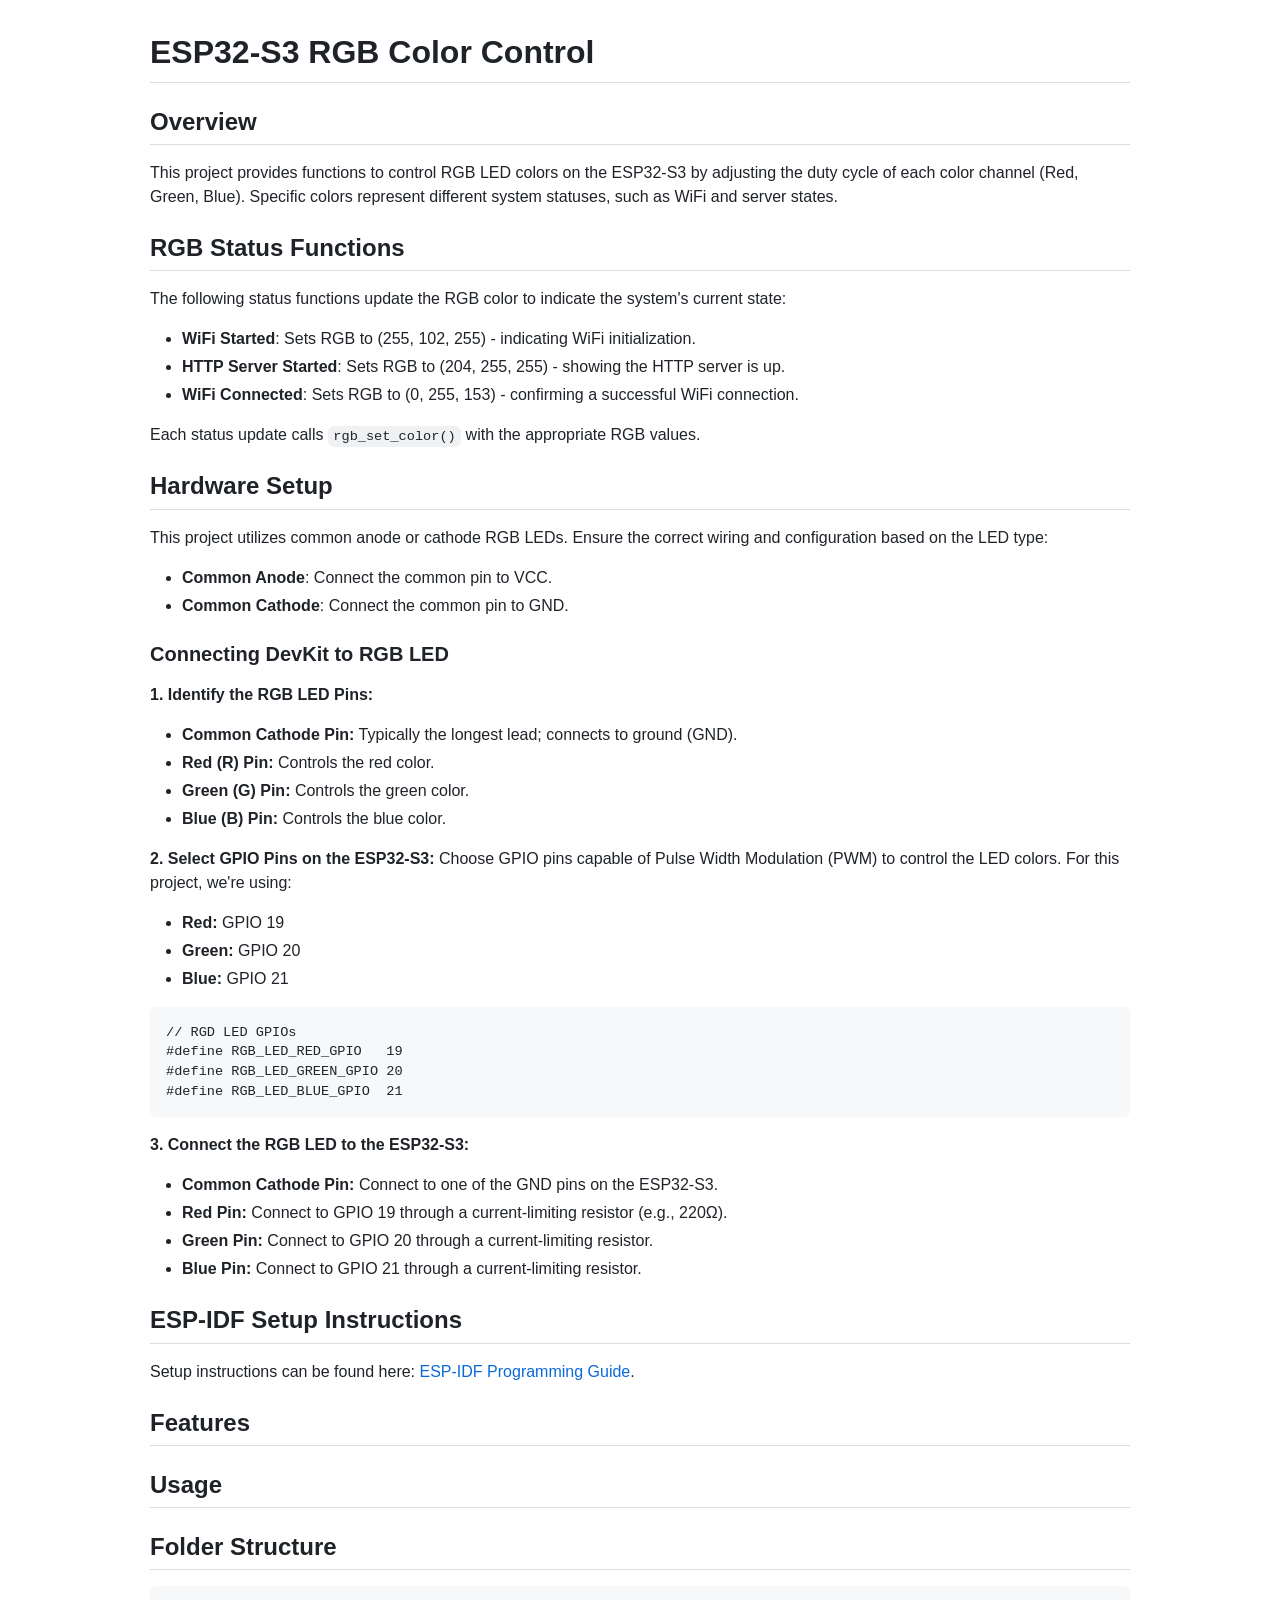
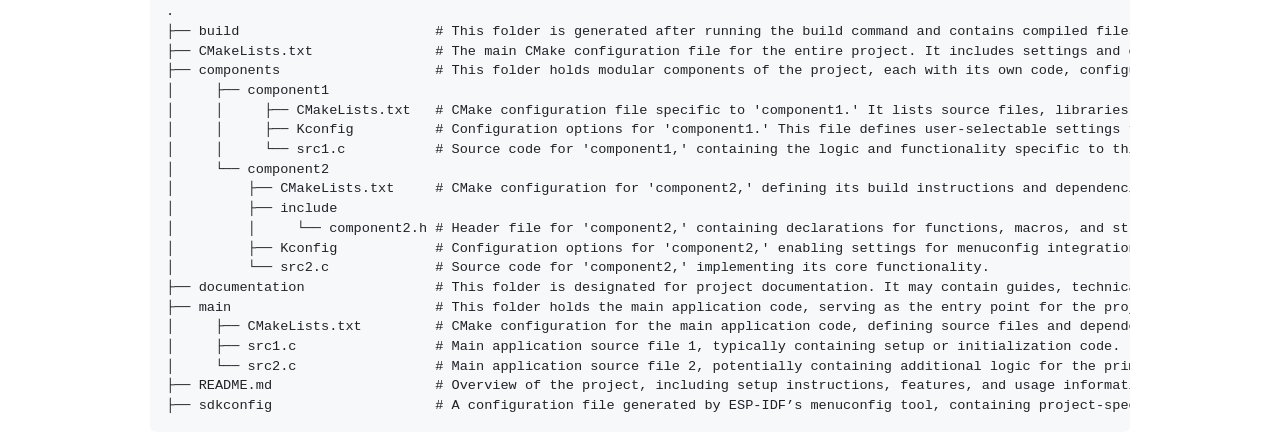
==== README.html @ 6b741048 "initial commit" ====
<!DOCTYPE html><html><head><meta charset="utf-8"><meta name="viewport" content="width=device-width, initial-scale=1"><style>@font-face {
  font-family: octicons-link;
  src: url([data-uri]) format('woff');
}

@media (prefers-color-scheme: dark) {
  body,
  [data-theme="dark"] {
    /*dark*/
    color-scheme: dark;
    --color-prettylights-syntax-comment: #8b949e;
    --color-prettylights-syntax-constant: #79c0ff;
    --color-prettylights-syntax-entity: #d2a8ff;
    --color-prettylights-syntax-storage-modifier-import: #c9d1d9;
    --color-prettylights-syntax-entity-tag: #7ee787;
    --color-prettylights-syntax-keyword: #ff7b72;
    --color-prettylights-syntax-string: #a5d6ff;
    --color-prettylights-syntax-variable: #ffa657;
    --color-prettylights-syntax-brackethighlighter-unmatched: #f85149;
    --color-prettylights-syntax-invalid-illegal-text: #f0f6fc;
    --color-prettylights-syntax-invalid-illegal-bg: #8e1519;
    --color-prettylights-syntax-carriage-return-text: #f0f6fc;
    --color-prettylights-syntax-carriage-return-bg: #b62324;
    --color-prettylights-syntax-string-regexp: #7ee787;
    --color-prettylights-syntax-markup-list: #f2cc60;
    --color-prettylights-syntax-markup-heading: #1f6feb;
    --color-prettylights-syntax-markup-italic: #c9d1d9;
    --color-prettylights-syntax-markup-bold: #c9d1d9;
    --color-prettylights-syntax-markup-deleted-text: #ffdcd7;
    --color-prettylights-syntax-markup-deleted-bg: #67060c;
    --color-prettylights-syntax-markup-inserted-text: #aff5b4;
    --color-prettylights-syntax-markup-inserted-bg: #033a16;
    --color-prettylights-syntax-markup-changed-text: #ffdfb6;
    --color-prettylights-syntax-markup-changed-bg: #5a1e02;
    --color-prettylights-syntax-markup-ignored-text: #c9d1d9;
    --color-prettylights-syntax-markup-ignored-bg: #1158c7;
    --color-prettylights-syntax-meta-diff-range: #d2a8ff;
    --color-prettylights-syntax-brackethighlighter-angle: #8b949e;
    --color-prettylights-syntax-sublimelinter-gutter-mark: #484f58;
    --color-prettylights-syntax-constant-other-reference-link: #a5d6ff;
    --color-fg-default: #e6edf3;
    --color-fg-muted: #848d97;
    --color-fg-subtle: #6e7681;
    --color-canvas-default: #0d1117;
    --color-canvas-subtle: #161b22;
    --color-border-default: #30363d;
    --color-border-muted: #21262d;
    --color-neutral-muted: rgba(110,118,129,0.4);
    --color-accent-fg: #2f81f7;
    --color-accent-emphasis: #1f6feb;
    --color-success-fg: #3fb950;
    --color-success-emphasis: #238636;
    --color-attention-fg: #d29922;
    --color-attention-emphasis: #9e6a03;
    --color-attention-subtle: rgba(187,128,9,0.15);
    --color-danger-fg: #f85149;
    --color-danger-emphasis: #da3633;
    --color-done-fg: #a371f7;
    --color-done-emphasis: #8957e5;
  }
}

@media (prefers-color-scheme: light) {
  body,
  [data-theme="light"] {
    /*light*/
    color-scheme: light;
    --color-prettylights-syntax-comment: #57606a;
    --color-prettylights-syntax-constant: #0550ae;
    --color-prettylights-syntax-entity: #6639ba;
    --color-prettylights-syntax-storage-modifier-import: #24292f;
    --color-prettylights-syntax-entity-tag: #116329;
    --color-prettylights-syntax-keyword: #cf222e;
    --color-prettylights-syntax-string: #0a3069;
    --color-prettylights-syntax-variable: #953800;
    --color-prettylights-syntax-brackethighlighter-unmatched: #82071e;
    --color-prettylights-syntax-invalid-illegal-text: #f6f8fa;
    --color-prettylights-syntax-invalid-illegal-bg: #82071e;
    --color-prettylights-syntax-carriage-return-text: #f6f8fa;
    --color-prettylights-syntax-carriage-return-bg: #cf222e;
    --color-prettylights-syntax-string-regexp: #116329;
    --color-prettylights-syntax-markup-list: #3b2300;
    --color-prettylights-syntax-markup-heading: #0550ae;
    --color-prettylights-syntax-markup-italic: #24292f;
    --color-prettylights-syntax-markup-bold: #24292f;
    --color-prettylights-syntax-markup-deleted-text: #82071e;
    --color-prettylights-syntax-markup-deleted-bg: #ffebe9;
    --color-prettylights-syntax-markup-inserted-text: #116329;
    --color-prettylights-syntax-markup-inserted-bg: #dafbe1;
    --color-prettylights-syntax-markup-changed-text: #953800;
    --color-prettylights-syntax-markup-changed-bg: #ffd8b5;
    --color-prettylights-syntax-markup-ignored-text: #eaeef2;
    --color-prettylights-syntax-markup-ignored-bg: #0550ae;
    --color-prettylights-syntax-meta-diff-range: #8250df;
    --color-prettylights-syntax-brackethighlighter-angle: #57606a;
    --color-prettylights-syntax-sublimelinter-gutter-mark: #8c959f;
    --color-prettylights-syntax-constant-other-reference-link: #0a3069;
    --color-fg-default: #1F2328;
    --color-fg-muted: #656d76;
    --color-fg-subtle: #6e7781;
    --color-canvas-default: #ffffff;
    --color-canvas-subtle: #f6f8fa;
    --color-border-default: #d0d7de;
    --color-border-muted: hsla(210,18%,87%,1);
    --color-neutral-muted: rgba(175,184,193,0.2);
    --color-accent-fg: #0969da;
    --color-accent-emphasis: #0969da;
    --color-success-fg: #1a7f37;
    --color-success-emphasis: #1f883d;
    --color-attention-fg: #9a6700;
    --color-attention-emphasis: #9a6700;
    --color-attention-subtle: #fff8c5;
    --color-danger-fg: #d1242f;
    --color-danger-emphasis: #cf222e;
    --color-done-fg: #8250df;
    --color-done-emphasis: #8250df;
  }
}

body {
    width: 980px;
    margin-right: auto;
    margin-left: auto;
    background-color: var(--color-canvas-default);
}

.markdown-body .octicon-link:before {
  font: normal normal normal 16px/1 octicons-link;
  display: inline-block;
  text-decoration: none;
  text-rendering: auto;
  -webkit-font-smoothing: antialiased;
  -moz-osx-font-smoothing: grayscale;
  -webkit-user-select: none;
  -moz-user-select: none;
  -ms-user-select: none;
  user-select: none;
  content: '\f05c';
  vertical-align: middle;
}

.markdown-body {
  -ms-text-size-adjust: 100%;
  -webkit-text-size-adjust: 100%;
  margin: 0;
  color: var(--color-fg-default);
  background-color: var(--color-canvas-default);
  font-family: -apple-system,BlinkMacSystemFont,"Segoe UI","Noto Sans",Helvetica,Arial,sans-serif,"Apple Color Emoji","Segoe UI Emoji";
  font-size: 16px;
  line-height: 1.5;
  word-wrap: break-word;
}

.markdown-body .octicon {
  display: inline-block;
  fill: currentColor;
  vertical-align: text-bottom;
}

.markdown-body h1:hover .anchor .octicon-link:before,
.markdown-body h2:hover .anchor .octicon-link:before,
.markdown-body h3:hover .anchor .octicon-link:before,
.markdown-body h4:hover .anchor .octicon-link:before,
.markdown-body h5:hover .anchor .octicon-link:before,
.markdown-body h6:hover .anchor .octicon-link:before {
  width: 16px;
  height: 16px;
  content: ' ';
  display: inline-block;
  background-color: currentColor;
  -webkit-mask-image: url("data:image/svg+xml,<svg xmlns='http://www.w3.org/2000/svg' viewBox='0 0 16 16' version='1.1' aria-hidden='true'><path fill-rule='evenodd' d='M7.775 3.275a.75.75 0 001.06 1.06l1.25-1.25a2 2 0 112.83 2.83l-2.5 2.5a2 2 0 01-2.83 0 .75.75 0 00-1.06 1.06 3.5 3.5 0 004.95 0l2.5-2.5a3.5 3.5 0 00-4.95-4.95l-1.25 1.25zm-4.69 9.64a2 2 0 010-2.83l2.5-2.5a2 2 0 012.83 0 .75.75 0 001.06-1.06 3.5 3.5 0 00-4.95 0l-2.5 2.5a3.5 3.5 0 004.95 4.95l1.25-1.25a.75.75 0 00-1.06-1.06l-1.25 1.25a2 2 0 01-2.83 0z'></path></svg>");
  mask-image: url("data:image/svg+xml,<svg xmlns='http://www.w3.org/2000/svg' viewBox='0 0 16 16' version='1.1' aria-hidden='true'><path fill-rule='evenodd' d='M7.775 3.275a.75.75 0 001.06 1.06l1.25-1.25a2 2 0 112.83 2.83l-2.5 2.5a2 2 0 01-2.83 0 .75.75 0 00-1.06 1.06 3.5 3.5 0 004.95 0l2.5-2.5a3.5 3.5 0 00-4.95-4.95l-1.25 1.25zm-4.69 9.64a2 2 0 010-2.83l2.5-2.5a2 2 0 012.83 0 .75.75 0 001.06-1.06 3.5 3.5 0 00-4.95 0l-2.5 2.5a3.5 3.5 0 004.95 4.95l1.25-1.25a.75.75 0 00-1.06-1.06l-1.25 1.25a2 2 0 01-2.83 0z'></path></svg>");
}

.markdown-body details,
.markdown-body figcaption,
.markdown-body figure {
  display: block;
}

.markdown-body summary {
  display: list-item;
}

.markdown-body [hidden] {
  display: none !important;
}

.markdown-body a {
  background-color: transparent;
  color: var(--color-accent-fg);
  text-decoration: none;
}

.markdown-body abbr[title] {
  border-bottom: none;
  -webkit-text-decoration: underline dotted;
  text-decoration: underline dotted;
}

.markdown-body b,
.markdown-body strong {
  font-weight: var(--base-text-weight-semibold, 600);
}

.markdown-body dfn {
  font-style: italic;
}

.markdown-body h1 {
  margin: .67em 0;
  font-weight: var(--base-text-weight-semibold, 600);
  padding-bottom: .3em;
  font-size: 2em;
  border-bottom: 1px solid var(--color-border-muted);
}

.markdown-body mark {
  background-color: var(--color-attention-subtle);
  color: var(--color-fg-default);
}

.markdown-body small {
  font-size: 90%;
}

.markdown-body sub,
.markdown-body sup {
  font-size: 75%;
  line-height: 0;
  position: relative;
  vertical-align: baseline;
}

.markdown-body sub {
  bottom: -0.25em;
}

.markdown-body sup {
  top: -0.5em;
}

.markdown-body img {
  border-style: none;
  max-width: 100%;
  box-sizing: content-box;
  background-color: var(--color-canvas-default);
}

.markdown-body code,
.markdown-body kbd,
.markdown-body pre,
.markdown-body samp {
  font-family: monospace;
  font-size: 1em;
}

.markdown-body figure {
  margin: 1em 40px;
}

.markdown-body hr {
  box-sizing: content-box;
  overflow: hidden;
  background: transparent;
  border-bottom: 1px solid var(--color-border-muted);
  height: .25em;
  padding: 0;
  margin: 24px 0;
  background-color: var(--color-border-default);
  border: 0;
}

.markdown-body input {
  font: inherit;
  margin: 0;
  overflow: visible;
  font-family: inherit;
  font-size: inherit;
  line-height: inherit;
}

.markdown-body [type=button],
.markdown-body [type=reset],
.markdown-body [type=submit] {
  -webkit-appearance: button;
  appearance: button;
}

.markdown-body [type=checkbox],
.markdown-body [type=radio] {
  box-sizing: border-box;
  padding: 0;
}

.markdown-body [type=number]::-webkit-inner-spin-button,
.markdown-body [type=number]::-webkit-outer-spin-button {
  height: auto;
}

.markdown-body [type=search]::-webkit-search-cancel-button,
.markdown-body [type=search]::-webkit-search-decoration {
  -webkit-appearance: none;
  appearance: none;
}

.markdown-body ::-webkit-input-placeholder {
  color: inherit;
  opacity: .54;
}

.markdown-body ::-webkit-file-upload-button {
  -webkit-appearance: button;
  appearance: button;
  font: inherit;
}

.markdown-body a:hover {
  text-decoration: underline;
}

.markdown-body ::placeholder {
  color: var(--color-fg-subtle);
  opacity: 1;
}

.markdown-body hr::before {
  display: table;
  content: "";
}

.markdown-body hr::after {
  display: table;
  clear: both;
  content: "";
}

.markdown-body table {
  border-spacing: 0;
  border-collapse: collapse;
  display: block;
  width: max-content;
  max-width: 100%;
  overflow: auto;
}

.markdown-body td,
.markdown-body th {
  padding: 0;
}

.markdown-body details summary {
  cursor: pointer;
}

.markdown-body details:not([open])>*:not(summary) {
  display: none !important;
}

.markdown-body a:focus,
.markdown-body [role=button]:focus,
.markdown-body input[type=radio]:focus,
.markdown-body input[type=checkbox]:focus {
  outline: 2px solid var(--color-accent-fg);
  outline-offset: -2px;
  box-shadow: none;
}

.markdown-body a:focus:not(:focus-visible),
.markdown-body [role=button]:focus:not(:focus-visible),
.markdown-body input[type=radio]:focus:not(:focus-visible),
.markdown-body input[type=checkbox]:focus:not(:focus-visible) {
  outline: solid 1px transparent;
}

.markdown-body a:focus-visible,
.markdown-body [role=button]:focus-visible,
.markdown-body input[type=radio]:focus-visible,
.markdown-body input[type=checkbox]:focus-visible {
  outline: 2px solid var(--color-accent-fg);
  outline-offset: -2px;
  box-shadow: none;
}

.markdown-body a:not([class]):focus,
.markdown-body a:not([class]):focus-visible,
.markdown-body input[type=radio]:focus,
.markdown-body input[type=radio]:focus-visible,
.markdown-body input[type=checkbox]:focus,
.markdown-body input[type=checkbox]:focus-visible {
  outline-offset: 0;
}

.markdown-body kbd {
  display: inline-block;
  padding: 3px 5px;
  font: 11px ui-monospace,SFMono-Regular,SF Mono,Menlo,Consolas,Liberation Mono,monospace;
  line-height: 10px;
  color: var(--color-fg-default);
  vertical-align: middle;
  background-color: var(--color-canvas-subtle);
  border: solid 1px var(--color-neutral-muted);
  border-bottom-color: var(--color-neutral-muted);
  border-radius: 6px;
  box-shadow: inset 0 -1px 0 var(--color-neutral-muted);
}

.markdown-body h1,
.markdown-body h2,
.markdown-body h3,
.markdown-body h4,
.markdown-body h5,
.markdown-body h6 {
  margin-top: 24px;
  margin-bottom: 16px;
  font-weight: var(--base-text-weight-semibold, 600);
  line-height: 1.25;
}

.markdown-body h2 {
  font-weight: var(--base-text-weight-semibold, 600);
  padding-bottom: .3em;
  font-size: 1.5em;
  border-bottom: 1px solid var(--color-border-muted);
}

.markdown-body h3 {
  font-weight: var(--base-text-weight-semibold, 600);
  font-size: 1.25em;
}

.markdown-body h4 {
  font-weight: var(--base-text-weight-semibold, 600);
  font-size: 1em;
}

.markdown-body h5 {
  font-weight: var(--base-text-weight-semibold, 600);
  font-size: .875em;
}

.markdown-body h6 {
  font-weight: var(--base-text-weight-semibold, 600);
  font-size: .85em;
  color: var(--color-fg-muted);
}

.markdown-body p {
  margin-top: 0;
  margin-bottom: 10px;
}

.markdown-body blockquote {
  margin: 0;
  padding: 0 1em;
  color: var(--color-fg-muted);
  border-left: .25em solid var(--color-border-default);
}

.markdown-body ul,
.markdown-body ol {
  margin-top: 0;
  margin-bottom: 0;
  padding-left: 2em;
}

.markdown-body ol ol,
.markdown-body ul ol {
  list-style-type: lower-roman;
}

.markdown-body ul ul ol,
.markdown-body ul ol ol,
.markdown-body ol ul ol,
.markdown-body ol ol ol {
  list-style-type: lower-alpha;
}

.markdown-body dd {
  margin-left: 0;
}

.markdown-body tt,
.markdown-body code,
.markdown-body samp {
  font-family: ui-monospace,SFMono-Regular,SF Mono,Menlo,Consolas,Liberation Mono,monospace;
  font-size: 12px;
}

.markdown-body pre {
  margin-top: 0;
  margin-bottom: 0;
  font-family: ui-monospace,SFMono-Regular,SF Mono,Menlo,Consolas,Liberation Mono,monospace;
  font-size: 12px;
  word-wrap: normal;
}

.markdown-body .octicon {
  display: inline-block;
  overflow: visible !important;
  vertical-align: text-bottom;
  fill: currentColor;
}

.markdown-body input::-webkit-outer-spin-button,
.markdown-body input::-webkit-inner-spin-button {
  margin: 0;
  -webkit-appearance: none;
  appearance: none;
}

.markdown-body .mr-2 {
  margin-right: var(--base-size-8, 8px) !important;
}

.markdown-body::before {
  display: table;
  content: "";
}

.markdown-body::after {
  display: table;
  clear: both;
  content: "";
}

.markdown-body>*:first-child {
  margin-top: 0 !important;
}

.markdown-body>*:last-child {
  margin-bottom: 0 !important;
}

.markdown-body a:not([href]) {
  color: inherit;
  text-decoration: none;
}

.markdown-body .absent {
  color: var(--color-danger-fg);
}

.markdown-body .anchor {
  float: left;
  padding-right: 4px;
  margin-left: -20px;
  line-height: 1;
}

.markdown-body .anchor:focus {
  outline: none;
}

.markdown-body p,
.markdown-body blockquote,
.markdown-body ul,
.markdown-body ol,
.markdown-body dl,
.markdown-body table,
.markdown-body pre,
.markdown-body details {
  margin-top: 0;
  margin-bottom: 16px;
}

.markdown-body blockquote>:first-child {
  margin-top: 0;
}

.markdown-body blockquote>:last-child {
  margin-bottom: 0;
}

.markdown-body h1 .octicon-link,
.markdown-body h2 .octicon-link,
.markdown-body h3 .octicon-link,
.markdown-body h4 .octicon-link,
.markdown-body h5 .octicon-link,
.markdown-body h6 .octicon-link {
  color: var(--color-fg-default);
  vertical-align: middle;
  visibility: hidden;
}

.markdown-body h1:hover .anchor,
.markdown-body h2:hover .anchor,
.markdown-body h3:hover .anchor,
.markdown-body h4:hover .anchor,
.markdown-body h5:hover .anchor,
.markdown-body h6:hover .anchor {
  text-decoration: none;
}

.markdown-body h1:hover .anchor .octicon-link,
.markdown-body h2:hover .anchor .octicon-link,
.markdown-body h3:hover .anchor .octicon-link,
.markdown-body h4:hover .anchor .octicon-link,
.markdown-body h5:hover .anchor .octicon-link,
.markdown-body h6:hover .anchor .octicon-link {
  visibility: visible;
}

.markdown-body h1 tt,
.markdown-body h1 code,
.markdown-body h2 tt,
.markdown-body h2 code,
.markdown-body h3 tt,
.markdown-body h3 code,
.markdown-body h4 tt,
.markdown-body h4 code,
.markdown-body h5 tt,
.markdown-body h5 code,
.markdown-body h6 tt,
.markdown-body h6 code {
  padding: 0 .2em;
  font-size: inherit;
}

.markdown-body summary h1,
.markdown-body summary h2,
.markdown-body summary h3,
.markdown-body summary h4,
.markdown-body summary h5,
.markdown-body summary h6 {
  display: inline-block;
}

.markdown-body summary h1 .anchor,
.markdown-body summary h2 .anchor,
.markdown-body summary h3 .anchor,
.markdown-body summary h4 .anchor,
.markdown-body summary h5 .anchor,
.markdown-body summary h6 .anchor {
  margin-left: -40px;
}

.markdown-body summary h1,
.markdown-body summary h2 {
  padding-bottom: 0;
  border-bottom: 0;
}

.markdown-body ul.no-list,
.markdown-body ol.no-list {
  padding: 0;
  list-style-type: none;
}

.markdown-body ol[type="a s"] {
  list-style-type: lower-alpha;
}

.markdown-body ol[type="A s"] {
  list-style-type: upper-alpha;
}

.markdown-body ol[type="i s"] {
  list-style-type: lower-roman;
}

.markdown-body ol[type="I s"] {
  list-style-type: upper-roman;
}

.markdown-body ol[type="1"] {
  list-style-type: decimal;
}

.markdown-body div>ol:not([type]) {
  list-style-type: decimal;
}

.markdown-body ul ul,
.markdown-body ul ol,
.markdown-body ol ol,
.markdown-body ol ul {
  margin-top: 0;
  margin-bottom: 0;
}

.markdown-body li>p {
  margin-top: 16px;
}

.markdown-body li+li {
  margin-top: .25em;
}

.markdown-body dl {
  padding: 0;
}

.markdown-body dl dt {
  padding: 0;
  margin-top: 16px;
  font-size: 1em;
  font-style: italic;
  font-weight: var(--base-text-weight-semibold, 600);
}

.markdown-body dl dd {
  padding: 0 16px;
  margin-bottom: 16px;
}

.markdown-body table th {
  font-weight: var(--base-text-weight-semibold, 600);
}

.markdown-body table th,
.markdown-body table td {
  padding: 6px 13px;
  border: 1px solid var(--color-border-default);
}

.markdown-body table td>:last-child {
  margin-bottom: 0;
}

.markdown-body table tr {
  background-color: var(--color-canvas-default);
  border-top: 1px solid var(--color-border-muted);
}

.markdown-body table tr:nth-child(2n) {
  background-color: var(--color-canvas-subtle);
}

.markdown-body table img {
  background-color: transparent;
}

.markdown-body img[align=right] {
  padding-left: 20px;
}

.markdown-body img[align=left] {
  padding-right: 20px;
}

.markdown-body .emoji {
  max-width: none;
  vertical-align: text-top;
  background-color: transparent;
}

.markdown-body span.frame {
  display: block;
  overflow: hidden;
}

.markdown-body span.frame>span {
  display: block;
  float: left;
  width: auto;
  padding: 7px;
  margin: 13px 0 0;
  overflow: hidden;
  border: 1px solid var(--color-border-default);
}

.markdown-body span.frame span img {
  display: block;
  float: left;
}

.markdown-body span.frame span span {
  display: block;
  padding: 5px 0 0;
  clear: both;
  color: var(--color-fg-default);
}

.markdown-body span.align-center {
  display: block;
  overflow: hidden;
  clear: both;
}

.markdown-body span.align-center>span {
  display: block;
  margin: 13px auto 0;
  overflow: hidden;
  text-align: center;
}

.markdown-body span.align-center span img {
  margin: 0 auto;
  text-align: center;
}

.markdown-body span.align-right {
  display: block;
  overflow: hidden;
  clear: both;
}

.markdown-body span.align-right>span {
  display: block;
  margin: 13px 0 0;
  overflow: hidden;
  text-align: right;
}

.markdown-body span.align-right span img {
  margin: 0;
  text-align: right;
}

.markdown-body span.float-left {
  display: block;
  float: left;
  margin-right: 13px;
  overflow: hidden;
}

.markdown-body span.float-left span {
  margin: 13px 0 0;
}

.markdown-body span.float-right {
  display: block;
  float: right;
  margin-left: 13px;
  overflow: hidden;
}

.markdown-body span.float-right>span {
  display: block;
  margin: 13px auto 0;
  overflow: hidden;
  text-align: right;
}

.markdown-body code,
.markdown-body tt {
  padding: .2em .4em;
  margin: 0;
  font-size: 85%;
  white-space: break-spaces;
  background-color: var(--color-neutral-muted);
  border-radius: 6px;
}

.markdown-body code br,
.markdown-body tt br {
  display: none;
}

.markdown-body del code {
  text-decoration: inherit;
}

.markdown-body samp {
  font-size: 85%;
}

.markdown-body pre code {
  font-size: 100%;
}

.markdown-body pre>code {
  padding: 0;
  margin: 0;
  word-break: normal;
  white-space: pre;
  background: transparent;
  border: 0;
}

.markdown-body .highlight {
  margin-bottom: 16px;
}

.markdown-body .highlight pre {
  margin-bottom: 0;
  word-break: normal;
}

.markdown-body .highlight pre,
.markdown-body pre {
  padding: 16px;
  overflow: auto;
  font-size: 85%;
  line-height: 1.45;
  color: var(--color-fg-default);
  background-color: var(--color-canvas-subtle);
  border-radius: 6px;
}

.markdown-body pre code,
.markdown-body pre tt {
  display: inline;
  max-width: auto;
  padding: 0;
  margin: 0;
  overflow: visible;
  line-height: inherit;
  word-wrap: normal;
  background-color: transparent;
  border: 0;
}

.markdown-body .csv-data td,
.markdown-body .csv-data th {
  padding: 5px;
  overflow: hidden;
  font-size: 12px;
  line-height: 1;
  text-align: left;
  white-space: nowrap;
}

.markdown-body .csv-data .blob-num {
  padding: 10px 8px 9px;
  text-align: right;
  background: var(--color-canvas-default);
  border: 0;
}

.markdown-body .csv-data tr {
  border-top: 0;
}

.markdown-body .csv-data th {
  font-weight: var(--base-text-weight-semibold, 600);
  background: var(--color-canvas-subtle);
  border-top: 0;
}

.markdown-body [data-footnote-ref]::before {
  content: "[";
}

.markdown-body [data-footnote-ref]::after {
  content: "]";
}

.markdown-body .footnotes {
  font-size: 12px;
  color: var(--color-fg-muted);
  border-top: 1px solid var(--color-border-default);
}

.markdown-body .footnotes ol {
  padding-left: 16px;
}

.markdown-body .footnotes ol ul {
  display: inline-block;
  padding-left: 16px;
  margin-top: 16px;
}

.markdown-body .footnotes li {
  position: relative;
}

.markdown-body .footnotes li:target::before {
  position: absolute;
  top: -8px;
  right: -8px;
  bottom: -8px;
  left: -24px;
  pointer-events: none;
  content: "";
  border: 2px solid var(--color-accent-emphasis);
  border-radius: 6px;
}

.markdown-body .footnotes li:target {
  color: var(--color-fg-default);
}

.markdown-body .footnotes .data-footnote-backref g-emoji {
  font-family: monospace;
}

.markdown-body .pl-c {
  color: var(--color-prettylights-syntax-comment);
}

.markdown-body .pl-c1,
.markdown-body .pl-s .pl-v {
  color: var(--color-prettylights-syntax-constant);
}

.markdown-body .pl-e,
.markdown-body .pl-en {
  color: var(--color-prettylights-syntax-entity);
}

.markdown-body .pl-smi,
.markdown-body .pl-s .pl-s1 {
  color: var(--color-prettylights-syntax-storage-modifier-import);
}

.markdown-body .pl-ent {
  color: var(--color-prettylights-syntax-entity-tag);
}

.markdown-body .pl-k {
  color: var(--color-prettylights-syntax-keyword);
}

.markdown-body .pl-s,
.markdown-body .pl-pds,
.markdown-body .pl-s .pl-pse .pl-s1,
.markdown-body .pl-sr,
.markdown-body .pl-sr .pl-cce,
.markdown-body .pl-sr .pl-sre,
.markdown-body .pl-sr .pl-sra {
  color: var(--color-prettylights-syntax-string);
}

.markdown-body .pl-v,
.markdown-body .pl-smw {
  color: var(--color-prettylights-syntax-variable);
}

.markdown-body .pl-bu {
  color: var(--color-prettylights-syntax-brackethighlighter-unmatched);
}

.markdown-body .pl-ii {
  color: var(--color-prettylights-syntax-invalid-illegal-text);
  background-color: var(--color-prettylights-syntax-invalid-illegal-bg);
}

.markdown-body .pl-c2 {
  color: var(--color-prettylights-syntax-carriage-return-text);
  background-color: var(--color-prettylights-syntax-carriage-return-bg);
}

.markdown-body .pl-sr .pl-cce {
  font-weight: bold;
  color: var(--color-prettylights-syntax-string-regexp);
}

.markdown-body .pl-ml {
  color: var(--color-prettylights-syntax-markup-list);
}

.markdown-body .pl-mh,
.markdown-body .pl-mh .pl-en,
.markdown-body .pl-ms {
  font-weight: bold;
  color: var(--color-prettylights-syntax-markup-heading);
}

.markdown-body .pl-mi {
  font-style: italic;
  color: var(--color-prettylights-syntax-markup-italic);
}

.markdown-body .pl-mb {
  font-weight: bold;
  color: var(--color-prettylights-syntax-markup-bold);
}

.markdown-body .pl-md {
  color: var(--color-prettylights-syntax-markup-deleted-text);
  background-color: var(--color-prettylights-syntax-markup-deleted-bg);
}

.markdown-body .pl-mi1 {
  color: var(--color-prettylights-syntax-markup-inserted-text);
  background-color: var(--color-prettylights-syntax-markup-inserted-bg);
}

.markdown-body .pl-mc {
  color: var(--color-prettylights-syntax-markup-changed-text);
  background-color: var(--color-prettylights-syntax-markup-changed-bg);
}

.markdown-body .pl-mi2 {
  color: var(--color-prettylights-syntax-markup-ignored-text);
  background-color: var(--color-prettylights-syntax-markup-ignored-bg);
}

.markdown-body .pl-mdr {
  font-weight: bold;
  color: var(--color-prettylights-syntax-meta-diff-range);
}

.markdown-body .pl-ba {
  color: var(--color-prettylights-syntax-brackethighlighter-angle);
}

.markdown-body .pl-sg {
  color: var(--color-prettylights-syntax-sublimelinter-gutter-mark);
}

.markdown-body .pl-corl {
  text-decoration: underline;
  color: var(--color-prettylights-syntax-constant-other-reference-link);
}

.markdown-body g-emoji {
  display: inline-block;
  min-width: 1ch;
  font-family: "Apple Color Emoji","Segoe UI Emoji","Segoe UI Symbol";
  font-size: 1em;
  font-style: normal !important;
  font-weight: var(--base-text-weight-normal, 400);
  line-height: 1;
  vertical-align: -0.075em;
}

.markdown-body g-emoji img {
  width: 1em;
  height: 1em;
}

.markdown-body .task-list-item {
  list-style-type: none;
}

.markdown-body .task-list-item label {
  font-weight: var(--base-text-weight-normal, 400);
}

.markdown-body .task-list-item.enabled label {
  cursor: pointer;
}

.markdown-body .task-list-item+.task-list-item {
  margin-top: 4px;
}

.markdown-body .task-list-item .handle {
  display: none;
}

.markdown-body .task-list-item-checkbox {
  margin: 0 .2em .25em -1.4em;
  vertical-align: middle;
}

.markdown-body .contains-task-list:dir(rtl) .task-list-item-checkbox {
  margin: 0 -1.6em .25em .2em;
}

.markdown-body .contains-task-list {
  position: relative;
}

.markdown-body .contains-task-list:hover .task-list-item-convert-container,
.markdown-body .contains-task-list:focus-within .task-list-item-convert-container {
  display: block;
  width: auto;
  height: 24px;
  overflow: visible;
  clip: auto;
}

.markdown-body ::-webkit-calendar-picker-indicator {
  filter: invert(50%);
}

.markdown-body .markdown-alert {
  padding: var(--base-size-8, 8px) var(--base-size-16, 16px);
  margin-bottom: 16px;
  color: inherit;
  border-left: .25em solid var(--color-border-default);
}

.markdown-body .markdown-alert>:first-child {
  margin-top: 0;
}

.markdown-body .markdown-alert>:last-child {
  margin-bottom: 0;
}

.markdown-body .markdown-alert .markdown-alert-title {
  display: flex;
  font-weight: var(--base-text-weight-medium, 500);
  align-items: center;
  line-height: 1;
}

.markdown-body .markdown-alert.markdown-alert-note {
  border-left-color: var(--color-accent-emphasis);
}

.markdown-body .markdown-alert.markdown-alert-note .markdown-alert-title {
  color: var(--color-accent-fg);
}

.markdown-body .markdown-alert.markdown-alert-important {
  border-left-color: var(--color-done-emphasis);
}

.markdown-body .markdown-alert.markdown-alert-important .markdown-alert-title {
  color: var(--color-done-fg);
}

.markdown-body .markdown-alert.markdown-alert-warning {
  border-left-color: var(--color-attention-emphasis);
}

.markdown-body .markdown-alert.markdown-alert-warning .markdown-alert-title {
  color: var(--color-attention-fg);
}

.markdown-body .markdown-alert.markdown-alert-tip {
  border-left-color: var(--color-success-emphasis);
}

.markdown-body .markdown-alert.markdown-alert-tip .markdown-alert-title {
  color: var(--color-success-fg);
}

.markdown-body .markdown-alert.markdown-alert-caution {
  border-left-color: var(--color-danger-emphasis);
}

.markdown-body .markdown-alert.markdown-alert-caution .markdown-alert-title {
  color: var(--color-danger-fg);
}
</style><title>README</title></head><body><article class="markdown-body"><div class="markdown-heading"><h1 class="heading-element">ESP32-S3 RGB Color Control</h1><a id="user-content-esp32-s3-rgb-color-control" class="anchor" aria-label="Permalink: ESP32-S3 RGB Color Control" href="#esp32-s3-rgb-color-control"><span aria-hidden="true" class="octicon octicon-link"></span></a></div>
<div class="markdown-heading"><h2 class="heading-element">Overview</h2><a id="user-content-overview" class="anchor" aria-label="Permalink: Overview" href="#overview"><span aria-hidden="true" class="octicon octicon-link"></span></a></div>
<p>This project provides functions to control RGB LED colors on the ESP32-S3 by adjusting the duty cycle of each color
channel (Red, Green, Blue). Specific colors represent different system statuses, such as WiFi and server states.</p>
<div class="markdown-heading"><h2 class="heading-element">RGB Status Functions</h2><a id="user-content-rgb-status-functions" class="anchor" aria-label="Permalink: RGB Status Functions" href="#rgb-status-functions"><span aria-hidden="true" class="octicon octicon-link"></span></a></div>
<p>The following status functions update the RGB color to indicate the system's current state:</p>
<ul>
<li>
<strong>WiFi Started</strong>: Sets RGB to (255, 102, 255) - indicating WiFi initialization.</li>
<li>
<strong>HTTP Server Started</strong>: Sets RGB to (204, 255, 255) - showing the HTTP server is up.</li>
<li>
<strong>WiFi Connected</strong>: Sets RGB to (0, 255, 153) - confirming a successful WiFi connection.</li>
</ul>
<p>Each status update calls <code>rgb_set_color()</code> with the appropriate RGB values.</p>
<div class="markdown-heading"><h2 class="heading-element">Hardware Setup</h2><a id="user-content-hardware-setup" class="anchor" aria-label="Permalink: Hardware Setup" href="#hardware-setup"><span aria-hidden="true" class="octicon octicon-link"></span></a></div>
<p>This project utilizes common anode or cathode RGB LEDs. Ensure the correct wiring and configuration based on the LED
type:</p>
<ul>
<li>
<strong>Common Anode</strong>: Connect the common pin to VCC.</li>
<li>
<strong>Common Cathode</strong>: Connect the common pin to GND.</li>
</ul>
<div class="markdown-heading"><h3 class="heading-element">Connecting DevKit to RGB LED</h3><a id="user-content-connecting-devkit-to-rgb-led" class="anchor" aria-label="Permalink: Connecting DevKit to RGB LED" href="#connecting-devkit-to-rgb-led"><span aria-hidden="true" class="octicon octicon-link"></span></a></div>
<p><strong>1. Identify the RGB LED Pins:</strong></p>
<ul>
<li>
<strong>Common Cathode Pin:</strong> Typically the longest lead; connects to ground (GND).</li>
<li>
<strong>Red (R) Pin:</strong> Controls the red color.</li>
<li>
<strong>Green (G) Pin:</strong> Controls the green color.</li>
<li>
<strong>Blue (B) Pin:</strong> Controls the blue color.</li>
</ul>
<p><strong>2. Select GPIO Pins on the ESP32-S3:</strong>
Choose GPIO pins capable of Pulse Width Modulation (PWM) to control the LED colors. For this project, we're using:</p>
<ul>
<li>
<strong>Red:</strong> GPIO 19</li>
<li>
<strong>Green:</strong> GPIO 20</li>
<li>
<strong>Blue:</strong> GPIO 21</li>
</ul>
<pre><code>// RGD LED GPIOs
#define RGB_LED_RED_GPIO   19
#define RGB_LED_GREEN_GPIO 20
#define RGB_LED_BLUE_GPIO  21
</code></pre>
<p><strong>3. Connect the RGB LED to the ESP32-S3:</strong></p>
<ul>
<li>
<strong>Common Cathode Pin:</strong> Connect to one of the GND pins on the ESP32-S3.</li>
<li>
<strong>Red Pin:</strong> Connect to GPIO 19 through a current-limiting resistor (e.g., 220Ω).</li>
<li>
<strong>Green Pin:</strong> Connect to GPIO 20 through a current-limiting resistor.</li>
<li>
<strong>Blue Pin:</strong> Connect to GPIO 21 through a current-limiting resistor.</li>
</ul>
<div class="markdown-heading"><h2 class="heading-element">ESP-IDF Setup Instructions</h2><a id="user-content-esp-idf-setup-instructions" class="anchor" aria-label="Permalink: ESP-IDF Setup Instructions" href="#esp-idf-setup-instructions"><span aria-hidden="true" class="octicon octicon-link"></span></a></div>
<p>Setup instructions can be found here: <a href="https://docs.espressif.com/projects/esp-idf/en/stable/esp32/get-started/index.html" rel="nofollow">ESP-IDF Programming Guide</a>.</p>
<div class="markdown-heading"><h2 class="heading-element">Features</h2><a id="user-content-features" class="anchor" aria-label="Permalink: Features" href="#features"><span aria-hidden="true" class="octicon octicon-link"></span></a></div>
<div class="markdown-heading"><h2 class="heading-element">Usage</h2><a id="user-content-usage" class="anchor" aria-label="Permalink: Usage" href="#usage"><span aria-hidden="true" class="octicon octicon-link"></span></a></div>
<div class="markdown-heading"><h2 class="heading-element">Folder Structure</h2><a id="user-content-folder-structure" class="anchor" aria-label="Permalink: Folder Structure" href="#folder-structure"><span aria-hidden="true" class="octicon octicon-link"></span></a></div>
<pre><code>.
├── build                        # This folder is generated after running the build command and contains compiled files, object files, and executable binaries. Typically, you won’t need to edit files here, as they are auto-generated by the build system.
├── CMakeLists.txt               # The main CMake configuration file for the entire project. It includes settings and configurations for building each component and the main application.
├── components                   # This folder holds modular components of the project, each with its own code, configuration, and dependencies.
│     ├── component1
│     │     ├── CMakeLists.txt   # CMake configuration file specific to 'component1.' It lists source files, libraries, and dependencies for building this component.
│     │     ├── Kconfig          # Configuration options for 'component1.' This file defines user-selectable settings that integrate with the ESP-IDF menuconfig system, allowing customization of component behavior.
│     │     └── src1.c           # Source code for 'component1,' containing the logic and functionality specific to this module.
│     └── component2
│         ├── CMakeLists.txt     # CMake configuration for 'component2,' defining its build instructions and dependencies.
│         ├── include
│         │     └── component2.h # Header file for 'component2,' containing declarations for functions, macros, and structures accessible from other parts of the project.
│         ├── Kconfig            # Configuration options for 'component2,' enabling settings for menuconfig integration.
│         └── src2.c             # Source code for 'component2,' implementing its core functionality.
├── documentation                # This folder is designated for project documentation. It may contain guides, technical specs, or API documentation to assist users in understanding and using the project.
├── main                         # This folder holds the main application code, serving as the entry point for the project.
│     ├── CMakeLists.txt         # CMake configuration for the main application code, defining source files and dependencies for the core functionality.
│     ├── src1.c                 # Main application source file 1, typically containing setup or initialization code.
│     └── src2.c                 # Main application source file 2, potentially containing additional logic for the primary application.
├── README.md                    # Overview of the project, including setup instructions, features, and usage information. It's often the first reference for new users.
├── sdkconfig                    # A configuration file generated by ESP-IDF’s menuconfig tool, containing project-specific settings like pin configurations and component options.
</code></pre>
</article></body></html>
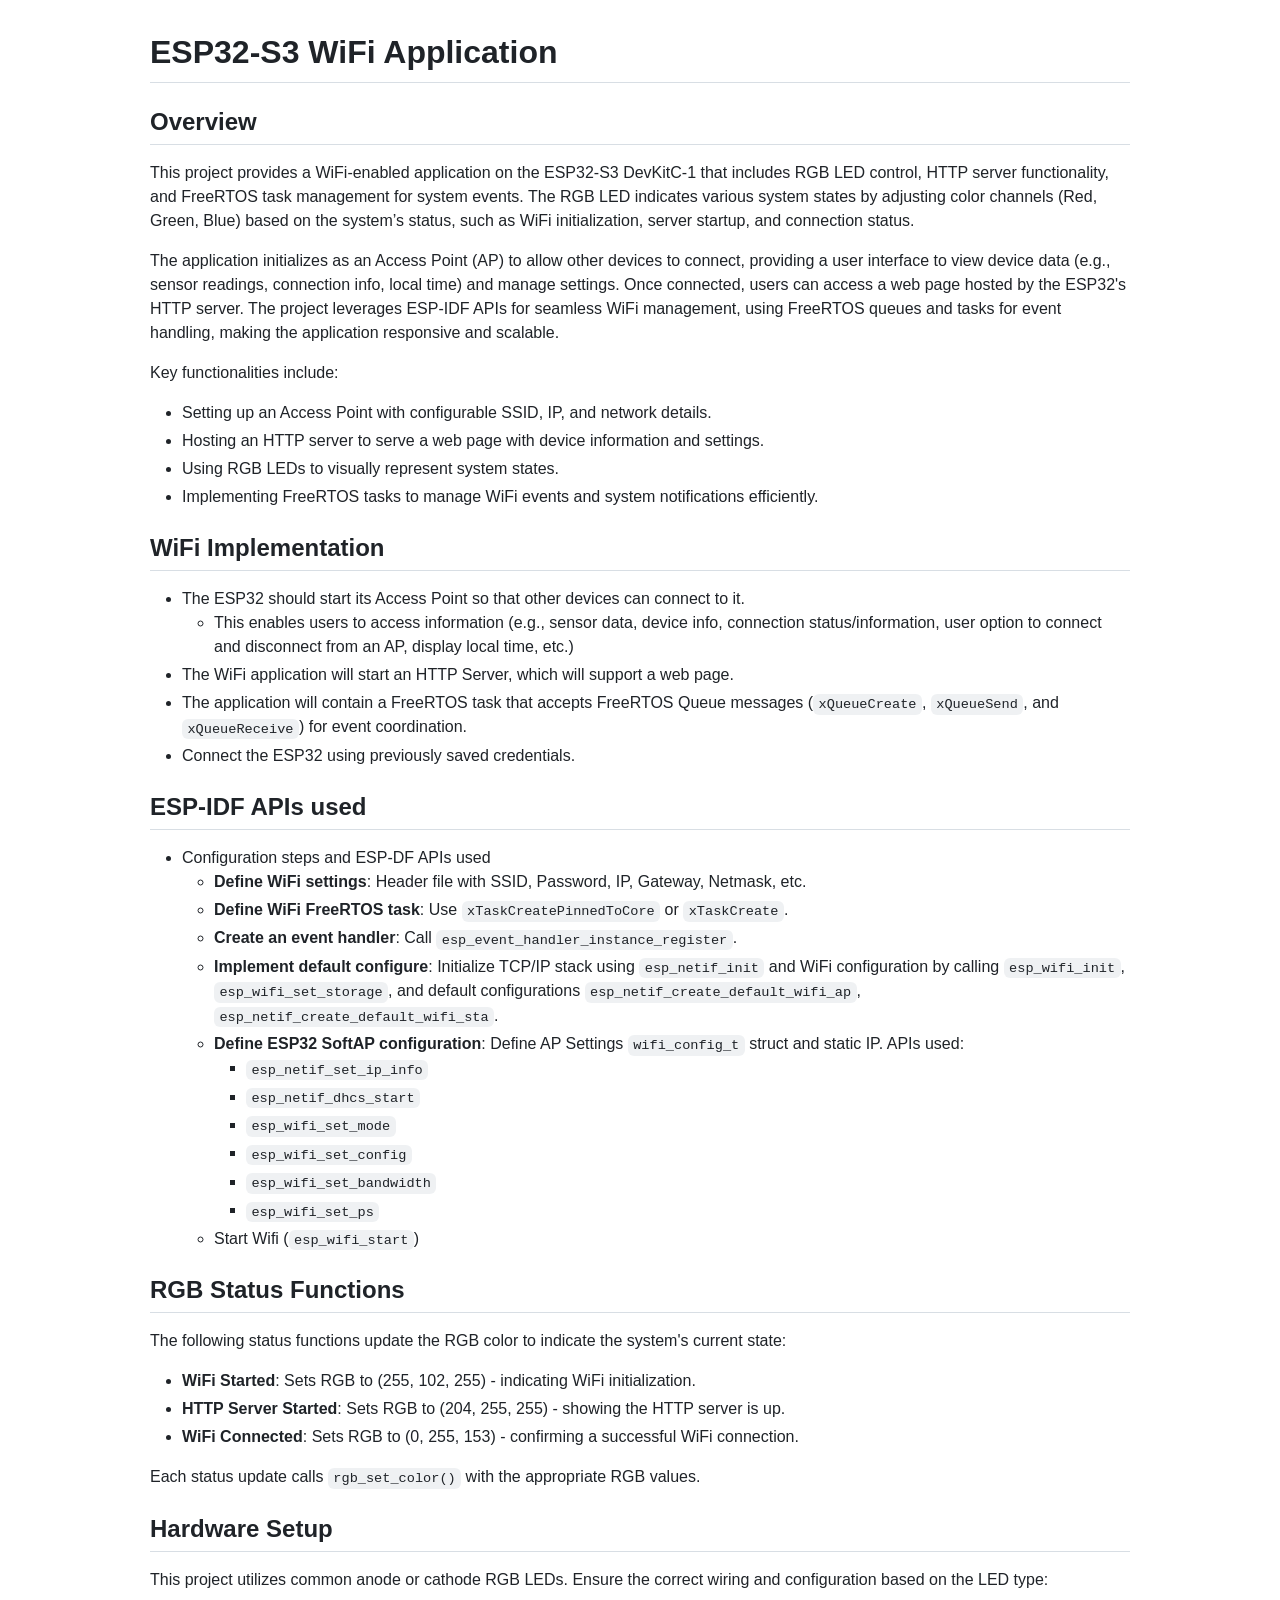
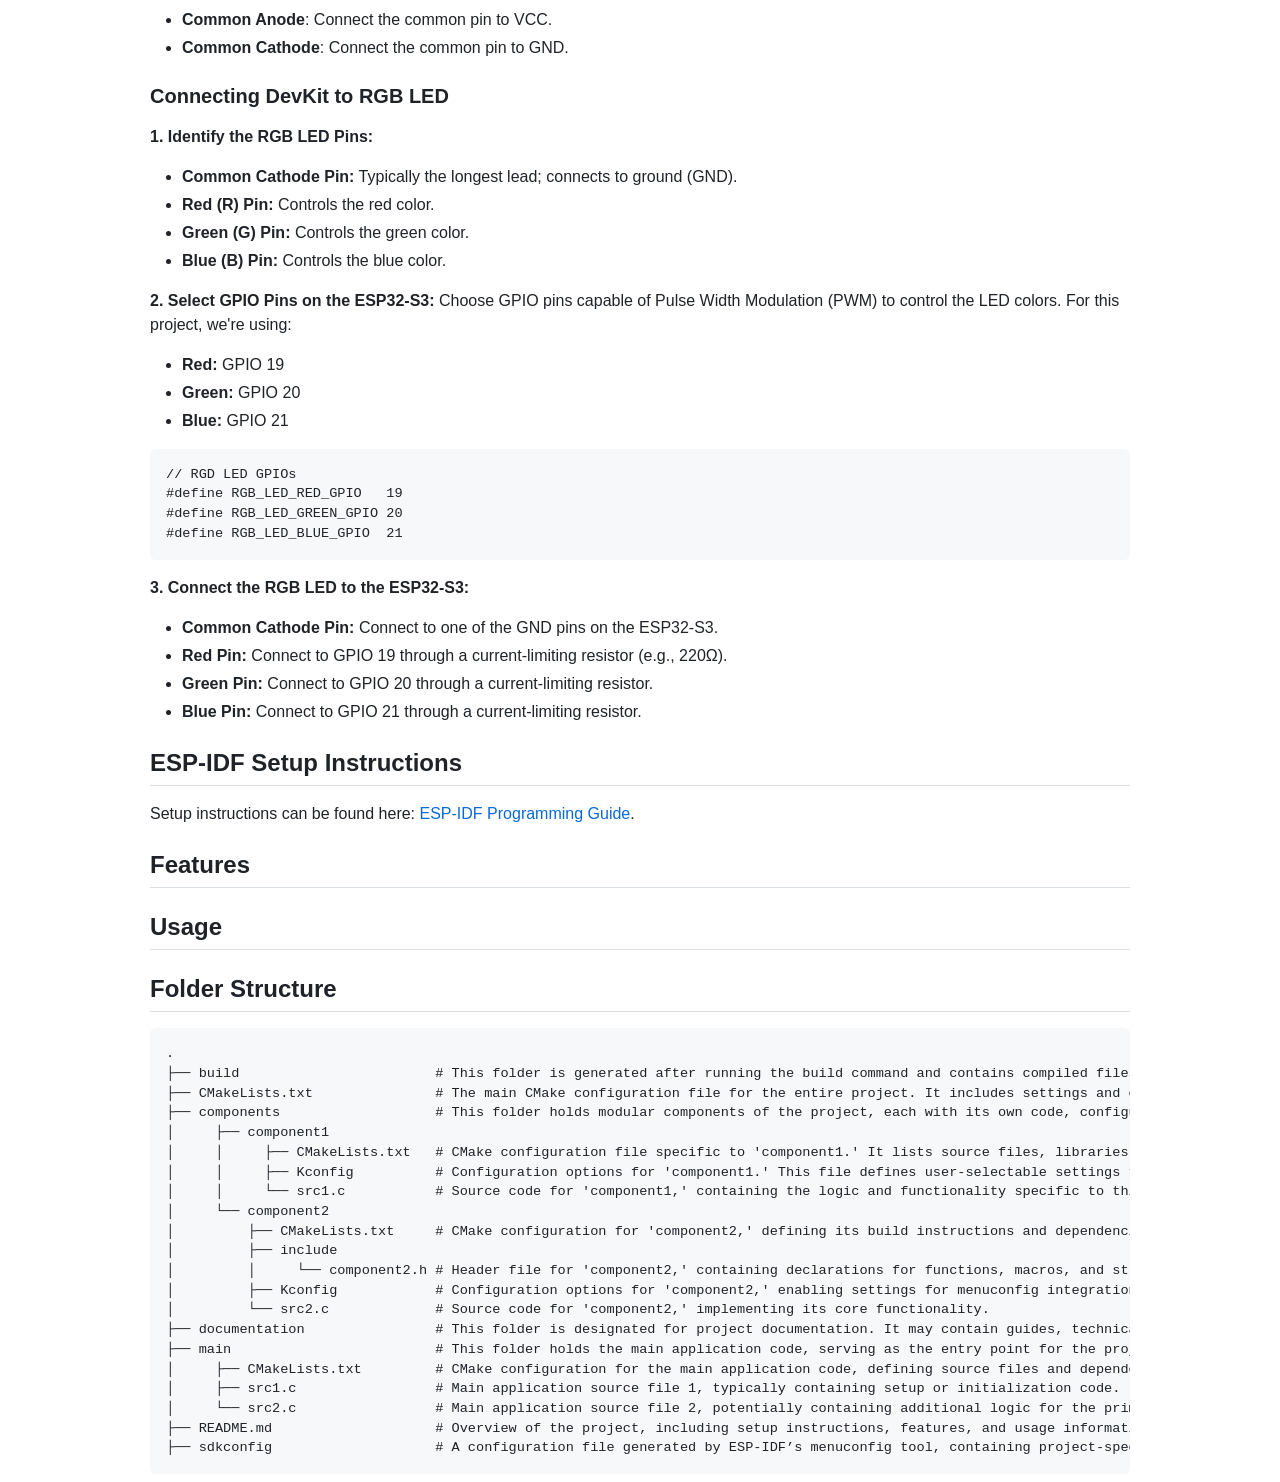
==== commit 7aebce21: "updated README.html" ====
--- a/README.html
+++ b/README.html
@@ -1220,10 +1220,65 @@
 .markdown-body .markdown-alert.markdown-alert-caution .markdown-alert-title {
   color: var(--color-danger-fg);
 }
-</style><title>README</title></head><body><article class="markdown-body"><div class="markdown-heading"><h1 class="heading-element">ESP32-S3 RGB Color Control</h1><a id="user-content-esp32-s3-rgb-color-control" class="anchor" aria-label="Permalink: ESP32-S3 RGB Color Control" href="#esp32-s3-rgb-color-control"><span aria-hidden="true" class="octicon octicon-link"></span></a></div>
+</style><title>README</title></head><body><article class="markdown-body"><div class="markdown-heading"><h1 class="heading-element">ESP32-S3 WiFi Application</h1><a id="user-content-esp32-s3-wifi-application" class="anchor" aria-label="Permalink: ESP32-S3 WiFi Application" href="#esp32-s3-wifi-application"><span aria-hidden="true" class="octicon octicon-link"></span></a></div>
 <div class="markdown-heading"><h2 class="heading-element">Overview</h2><a id="user-content-overview" class="anchor" aria-label="Permalink: Overview" href="#overview"><span aria-hidden="true" class="octicon octicon-link"></span></a></div>
-<p>This project provides functions to control RGB LED colors on the ESP32-S3 by adjusting the duty cycle of each color
-channel (Red, Green, Blue). Specific colors represent different system statuses, such as WiFi and server states.</p>
+<p>This project provides a WiFi-enabled application on the ESP32-S3 DevKitC-1 that includes RGB LED control, HTTP server
+functionality, and FreeRTOS task management for system events. The RGB LED indicates various system states by adjusting
+color channels (Red, Green, Blue) based on the system’s status, such as WiFi initialization, server startup, and
+connection status.</p>
+<p>The application initializes as an Access Point (AP) to allow other devices to connect, providing a user interface to
+view device data (e.g., sensor readings, connection info, local time) and manage settings. Once connected, users can
+access a web page hosted by the ESP32's HTTP server. The project leverages ESP-IDF APIs for seamless WiFi management,
+using FreeRTOS queues and tasks for event handling, making the application responsive and scalable.</p>
+<p>Key functionalities include:</p>
+<ul>
+<li>Setting up an Access Point with configurable SSID, IP, and network details.</li>
+<li>Hosting an HTTP server to serve a web page with device information and settings.</li>
+<li>Using RGB LEDs to visually represent system states.</li>
+<li>Implementing FreeRTOS tasks to manage WiFi events and system notifications efficiently.</li>
+</ul>
+<div class="markdown-heading"><h2 class="heading-element">WiFi Implementation</h2><a id="user-content-wifi-implementation" class="anchor" aria-label="Permalink: WiFi Implementation" href="#wifi-implementation"><span aria-hidden="true" class="octicon octicon-link"></span></a></div>
+<ul>
+<li>The ESP32 should start its Access Point so that other devices can connect to it.
+<ul>
+<li>This enables users to access information (e.g., sensor data, device info, connection status/information, user option
+to connect and disconnect from an AP, display local time, etc.)</li>
+</ul>
+</li>
+<li>The WiFi application will start an HTTP Server, which will support a web page.</li>
+<li>The application will contain a FreeRTOS task that accepts FreeRTOS Queue messages (<code>xQueueCreate</code>, <code>xQueueSend</code>, and
+<code>xQueueReceive</code>) for event coordination.</li>
+<li>Connect the ESP32 using previously saved credentials.</li>
+</ul>
+<div class="markdown-heading"><h2 class="heading-element">ESP-IDF APIs used</h2><a id="user-content-esp-idf-apis-used" class="anchor" aria-label="Permalink: ESP-IDF APIs used" href="#esp-idf-apis-used"><span aria-hidden="true" class="octicon octicon-link"></span></a></div>
+<ul>
+<li>Configuration steps and ESP-DF APIs used
+<ul>
+<li>
+<strong>Define WiFi settings</strong>: Header file with SSID, Password, IP, Gateway, Netmask, etc.</li>
+<li>
+<strong>Define WiFi FreeRTOS task</strong>: Use <code>xTaskCreatePinnedToCore</code> or <code>xTaskCreate</code>.</li>
+<li>
+<strong>Create an event handler</strong>: Call <code>esp_event_handler_instance_register</code>.</li>
+<li>
+<strong>Implement default configure</strong>: Initialize TCP/IP stack using <code>esp_netif_init</code> and WiFi configuration by calling
+<code>esp_wifi_init</code>, <code>esp_wifi_set_storage</code>, and default configurations <code>esp_netif_create_default_wifi_ap</code>,
+<code>esp_netif_create_default_wifi_sta</code>.</li>
+<li>
+<strong>Define ESP32 SoftAP configuration</strong>: Define AP Settings <code>wifi_config_t</code> struct and static IP. APIs used:
+<ul>
+<li><code>esp_netif_set_ip_info</code></li>
+<li><code>esp_netif_dhcs_start</code></li>
+<li><code>esp_wifi_set_mode</code></li>
+<li><code>esp_wifi_set_config</code></li>
+<li><code>esp_wifi_set_bandwidth</code></li>
+<li><code>esp_wifi_set_ps</code></li>
+</ul>
+</li>
+<li>Start Wifi (<code>esp_wifi_start</code>)</li>
+</ul>
+</li>
+</ul>
 <div class="markdown-heading"><h2 class="heading-element">RGB Status Functions</h2><a id="user-content-rgb-status-functions" class="anchor" aria-label="Permalink: RGB Status Functions" href="#rgb-status-functions"><span aria-hidden="true" class="octicon octicon-link"></span></a></div>
 <p>The following status functions update the RGB color to indicate the system's current state:</p>
 <ul>
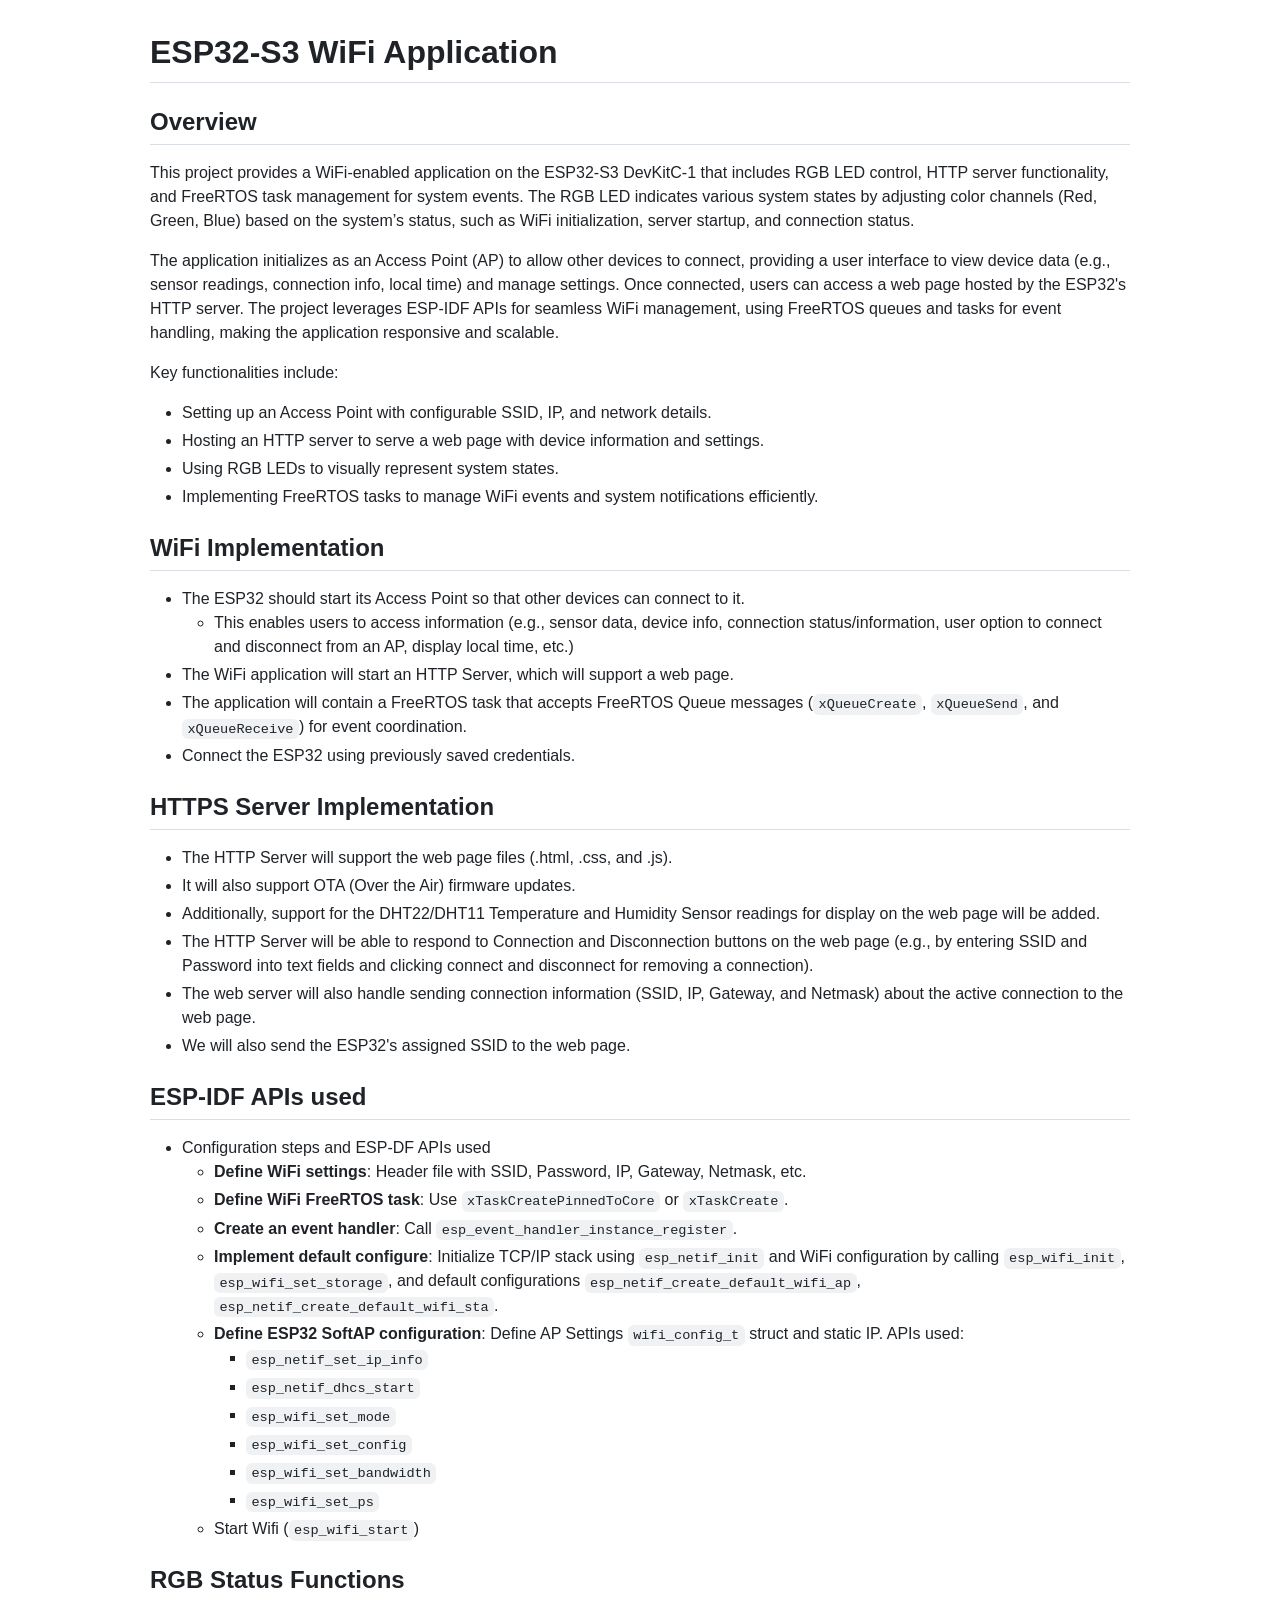
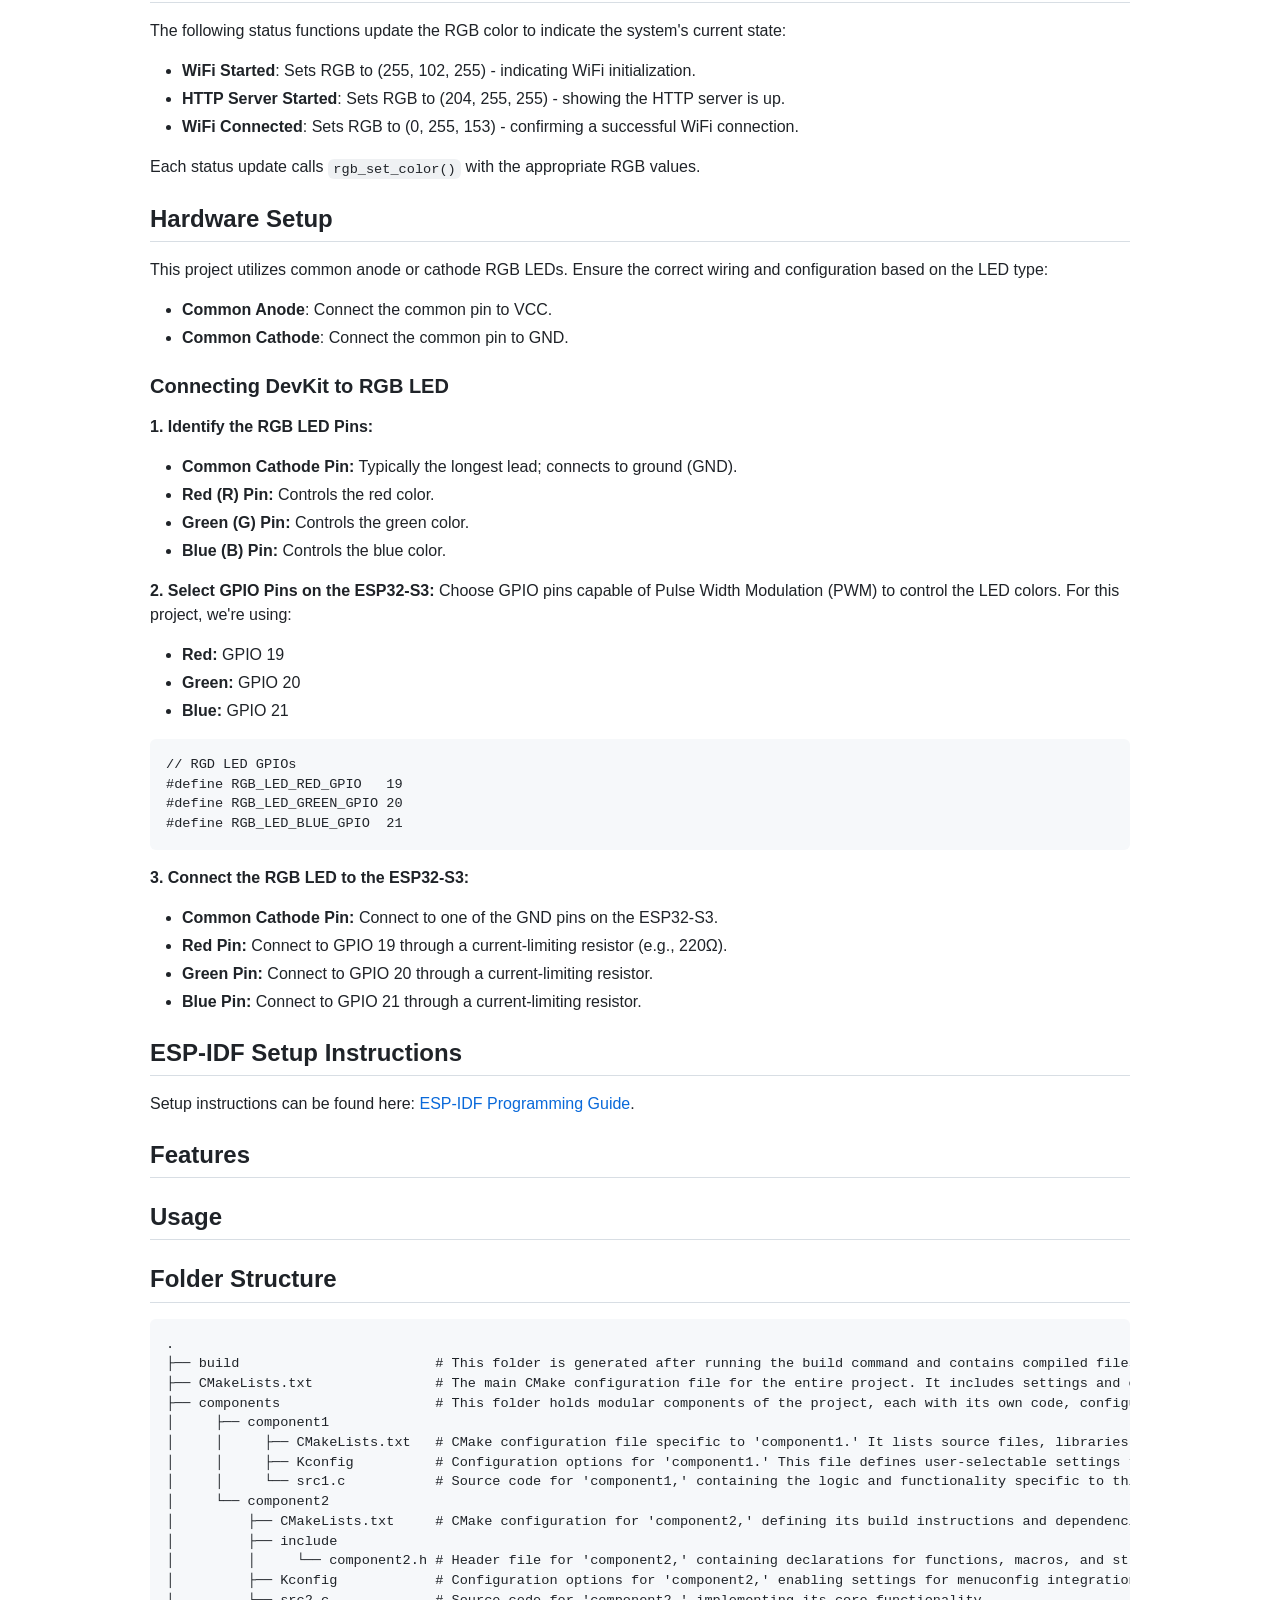
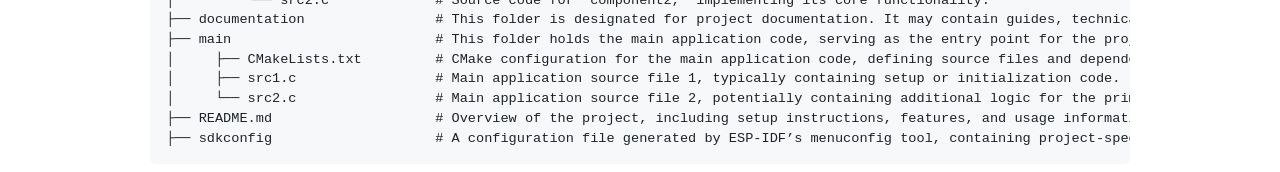
==== commit 1c614c63: "Add HTTPS Server Support and DHT22/DHT11 Integration - Added a section in README.md for HTTPS Server" ====
--- a/README.html
+++ b/README.html
@@ -1250,6 +1250,18 @@
 <code>xQueueReceive</code>) for event coordination.</li>
 <li>Connect the ESP32 using previously saved credentials.</li>
 </ul>
+<div class="markdown-heading"><h2 class="heading-element">HTTPS Server Implementation</h2><a id="user-content-https-server-implementation" class="anchor" aria-label="Permalink: HTTPS Server Implementation" href="#https-server-implementation"><span aria-hidden="true" class="octicon octicon-link"></span></a></div>
+<ul>
+<li>The HTTP Server will support the web page files (.html, .css, and .js).</li>
+<li>It will also support OTA (Over the Air) firmware updates.</li>
+<li>Additionally, support for the DHT22/DHT11 Temperature and Humidity Sensor readings for display on the web page will be
+added.</li>
+<li>The HTTP Server will be able to respond to Connection and Disconnection buttons on the web page (e.g., by entering
+SSID and Password into text fields and clicking connect and disconnect for removing a connection).</li>
+<li>The web server will also handle sending connection information (SSID, IP, Gateway, and Netmask) about the active
+connection to the web page.</li>
+<li>We will also send the ESP32's assigned SSID to the web page.</li>
+</ul>
 <div class="markdown-heading"><h2 class="heading-element">ESP-IDF APIs used</h2><a id="user-content-esp-idf-apis-used" class="anchor" aria-label="Permalink: ESP-IDF APIs used" href="#esp-idf-apis-used"><span aria-hidden="true" class="octicon octicon-link"></span></a></div>
 <ul>
 <li>Configuration steps and ESP-DF APIs used
